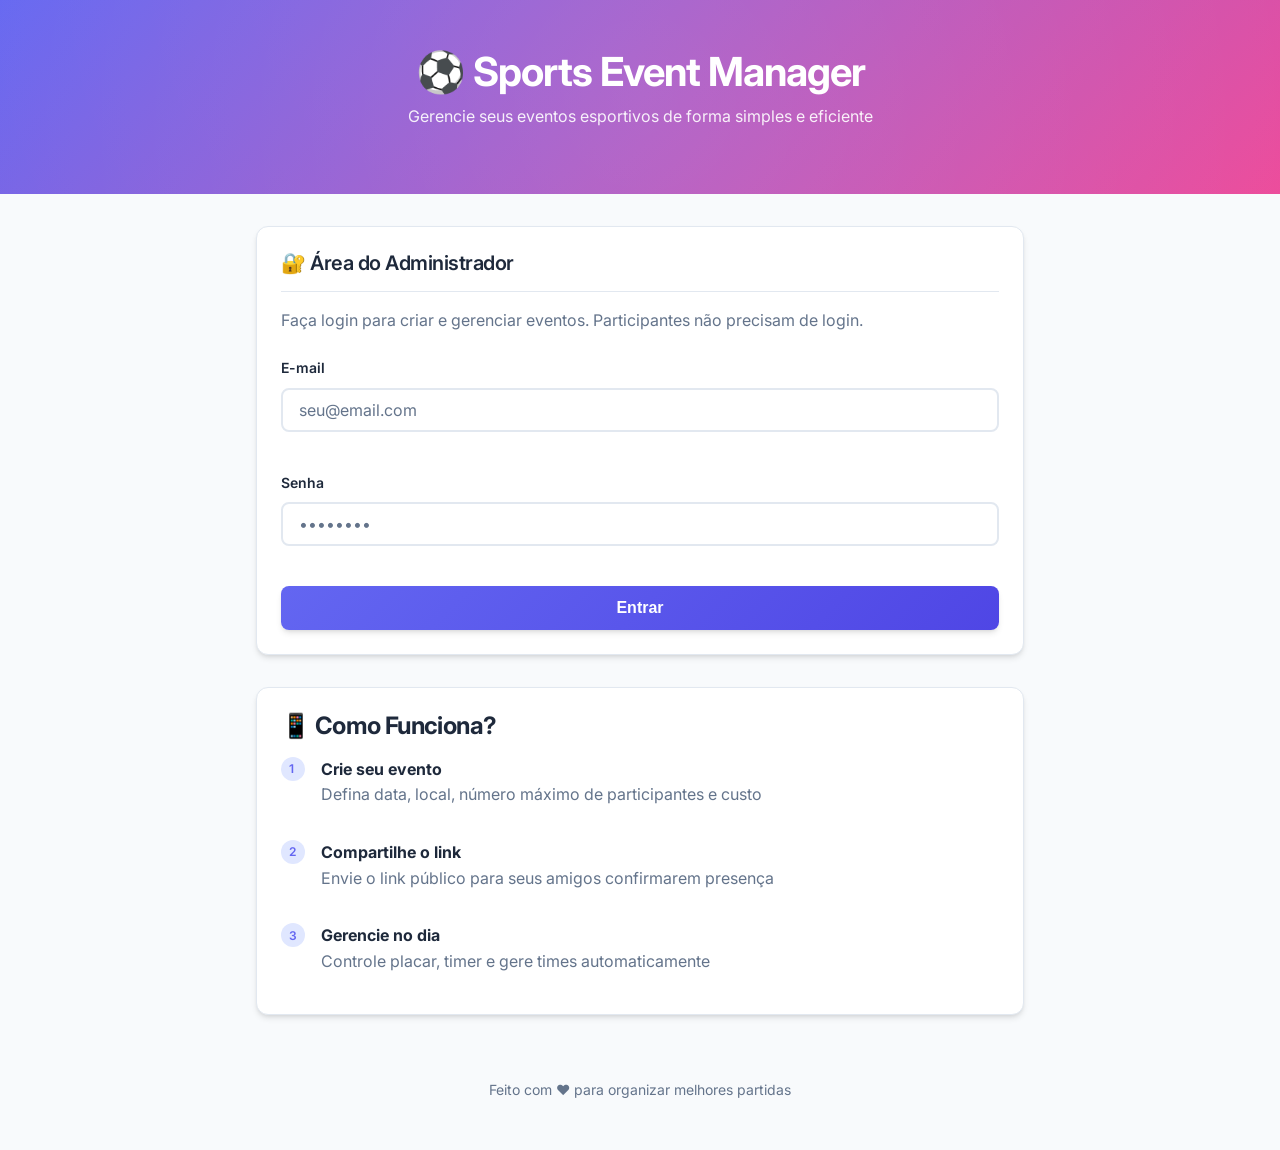
==== index.html @ dfa78954 "Title: Complete rebuild of sports event manager with modern UI/UX and enhanced functionality Key fea" ====
<!DOCTYPE html>
<html lang="pt-BR">
<head>
  <meta charset="UTF-8">
  <meta name="viewport" content="width=device-width, initial-scale=1.0">
  <meta name="description" content="Gerenciador de Eventos Esportivos - Organize suas partidas com facilidade">
  <meta name="theme-color" content="#6366f1">
  
  <title>Sports Event Manager - Painel Admin</title>
  
  <!-- Preconnect para performance -->
  <link rel="preconnect" href="https://fonts.googleapis.com">
  <link rel="preconnect" href="https://fonts.gstatic.com" crossorigin>
  <link href="https://fonts.googleapis.com/css2?family=Inter:wght@400;500;600;700&display=swap" rel="stylesheet">
  
  <!-- Styles -->
  <link rel="stylesheet" href="style.css">
</head>
<body>
  <!-- Header -->
  <header class="page-header">
    <div class="page-header-content">
      <h1>⚽ Sports Event Manager</h1>
      <p class="text-muted" style="color: rgba(255,255,255,0.9); margin-top: var(--spacing-sm);">
        Gerencie seus eventos esportivos de forma simples e eficiente
      </p>
    </div>
  </header>

  <!-- Main Content -->
  <main class="main-content page-enter">
    <!-- Login Section -->
    <section id="login-section" class="mb-xl">
      <div class="card">
        <div class="card-header">
          <h3 class="card-title">🔐 Área do Administrador</h3>
        </div>
        <p class="text-muted mb-lg">
          Faça login para criar e gerenciar eventos. Participantes não precisam de login.
        </p>
        
        <form id="login-form" class="flex flex-col gap-md">
          <div class="form-group">
            <label class="form-label" for="login-email">E-mail</label>
            <input 
              type="email" 
              id="login-email" 
              class="form-input" 
              placeholder="seu@email.com"
              required
              autocomplete="email"
            >
          </div>
          
          <div class="form-group">
            <label class="form-label" for="login-password">Senha</label>
            <input 
              type="password" 
              id="login-password" 
              class="form-input" 
              placeholder="••••••••"
              required
              autocomplete="current-password"
            >
          </div>
          
          <button type="submit" class="btn btn-primary">
            Entrar
          </button>
        </form>
      </div>
    </section>

    <!-- Admin Panel (hidden until login) -->
    <section id="admin-panel" class="hidden">
      <div class="flex justify-between items-center mb-lg">
        <h2>Meus Eventos</h2>
        <div class="flex gap-sm">
          <button id="logout-btn" class="btn btn-secondary">
            Sair
          </button>
          <button id="create-event-btn" class="btn btn-primary">
            <span>➕</span> Novo Evento
          </button>
        </div>
      </div>

      <!-- Events List -->
      <div id="events-list" class="flex flex-col gap-md">
        <!-- Events will be rendered here -->
        <div class="skeleton skeleton-card"></div>
        <div class="skeleton skeleton-card"></div>
        <div class="skeleton skeleton-card"></div>
      </div>
    </section>

    <!-- Public Info -->
    <section class="mt-xl">
      <div class="card">
        <h3>📱 Como Funciona?</h3>
        <div class="flex flex-col gap-md mt-md">
          <div class="flex gap-md">
            <div class="badge badge-primary" style="min-width: 24px; height: 24px;">1</div>
            <div>
              <strong>Crie seu evento</strong>
              <p class="text-muted mb-0">Defina data, local, número máximo de participantes e custo</p>
            </div>
          </div>
          <div class="flex gap-md">
            <div class="badge badge-primary" style="min-width: 24px; height: 24px;">2</div>
            <div>
              <strong>Compartilhe o link</strong>
              <p class="text-muted mb-0">Envie o link público para seus amigos confirmarem presença</p>
            </div>
          </div>
          <div class="flex gap-md">
            <div class="badge badge-primary" style="min-width: 24px; height: 24px;">3</div>
            <div>
              <strong>Gerencie no dia</strong>
              <p class="text-muted mb-0">Controle placar, timer e gere times automaticamente</p>
            </div>
          </div>
        </div>
      </div>
    </section>
  </main>

  <!-- Footer -->
  <footer style="text-align: center; padding: var(--spacing-xl); color: var(--color-text-muted); font-size: 0.875rem;">
    <p>Feito com ❤️ para organizar melhores partidas</p>
  </footer>

  <!-- Scripts -->
  <script src="script.js"></script>
</body>
</html>
---- style.css ----
/* ============================================
   DESIGN SYSTEM - VARIÁVEIS CSS
   ============================================ */
:root {
  /* Cores Primárias */
  --color-primary: #6366f1;
  --color-primary-hover: #4f46e5;
  --color-primary-light: #e0e7ff;
  
  /* Cores Secundárias */
  --color-secondary: #ec4899;
  --color-secondary-hover: #db2777;
  
  /* Cores Neutras */
  --color-bg: #f8fafc;
  --color-surface: #ffffff;
  --color-surface-2: #f1f5f9;
  --color-text: #1e293b;
  --color-text-muted: #64748b;
  --color-border: #e2e8f0;
  
  /* Cores Semânticas */
  --color-success: #22c55e;
  --color-success-bg: #dcfce7;
  --color-warning: #f59e0b;
  --color-warning-bg: #fef3c7;
  --color-error: #ef4444;
  --color-error-bg: #fee2e2;
  --color-info: #3b82f6;
  --color-info-bg: #dbeafe;
  
  /* Espaçamento */
  --spacing-xs: 0.25rem;
  --spacing-sm: 0.5rem;
  --spacing-md: 1rem;
  --spacing-lg: 1.5rem;
  --spacing-xl: 2rem;
  --spacing-2xl: 3rem;
  
  /* Border Radius */
  --radius-sm: 0.375rem;
  --radius-md: 0.5rem;
  --radius-lg: 0.75rem;
  --radius-xl: 1rem;
  --radius-full: 9999px;
  
  /* Sombras */
  --shadow-sm: 0 1px 2px 0 rgb(0 0 0 / 0.05);
  --shadow-md: 0 4px 6px -1px rgb(0 0 0 / 0.1), 0 2px 4px -2px rgb(0 0 0 / 0.1);
  --shadow-lg: 0 10px 15px -3px rgb(0 0 0 / 0.1), 0 4px 6px -4px rgb(0 0 0 / 0.1);
  --shadow-xl: 0 20px 25px -5px rgb(0 0 0 / 0.1), 0 8px 10px -6px rgb(0 0 0 / 0.1);
  
  /* Tipografia */
  --font-sans: 'Inter', system-ui, -apple-system, BlinkMacSystemFont, 'Segoe UI', Roboto, sans-serif;
  --font-mono: 'JetBrains Mono', 'Fira Code', monospace;
  
  /* Transições */
  --transition-fast: 150ms cubic-bezier(0.4, 0, 0.2, 1);
  --transition-base: 250ms cubic-bezier(0.4, 0, 0.2, 1);
  --transition-slow: 350ms cubic-bezier(0.4, 0, 0.2, 1);
  --transition-bounce: 500ms cubic-bezier(0.34, 1.56, 0.64, 1);
}

/* Dark Mode */
@media (prefers-color-scheme: dark) {
  :root {
    --color-bg: #0f172a;
    --color-surface: #1e293b;
    --color-surface-2: #334155;
    --color-text: #f1f5f9;
    --color-text-muted: #94a3b8;
    --color-border: #475569;
    --color-primary-light: #312e81;
    --color-success-bg: #14532d;
    --color-warning-bg: #713f12;
    --color-error-bg: #7f1d1d;
    --color-info-bg: #1e3a5f;
  }
}

/* ============================================
   RESET & BASE
   ============================================ */
*, *::before, *::after {
  box-sizing: border-box;
  margin: 0;
  padding: 0;
}

html {
  font-size: 16px;
  -webkit-font-smoothing: antialiased;
  -moz-osx-font-smoothing: grayscale;
  scroll-behavior: smooth;
}

body {
  font-family: var(--font-sans);
  background-color: var(--color-bg);
  color: var(--color-text);
  line-height: 1.6;
  min-height: 100vh;
  overflow-x: hidden;
}

/* ============================================
   TIPOGRAFIA
   ============================================ */
h1, h2, h3, h4, h5, h6 {
  font-weight: 700;
  line-height: 1.2;
  letter-spacing: -0.025em;
}

h1 { font-size: clamp(1.75rem, 4vw, 2.5rem); }
h2 { font-size: clamp(1.5rem, 3vw, 2rem); }
h3 { font-size: clamp(1.25rem, 2.5vw, 1.5rem); }
h4 { font-size: clamp(1.125rem, 2vw, 1.25rem); }

p { margin-bottom: var(--spacing-md); }

a {
  color: var(--color-primary);
  text-decoration: none;
  transition: color var(--transition-fast);
}

a:hover { color: var(--color-primary-hover); }

/* ============================================
   LAYOUT
   ============================================ */
.container {
  width: 100%;
  max-width: 1200px;
  margin: 0 auto;
  padding: 0 var(--spacing-md);
}

.page-header {
  background: linear-gradient(135deg, var(--color-primary), var(--color-secondary));
  color: white;
  padding: var(--spacing-2xl) var(--spacing-md);
  text-align: center;
  position: relative;
  overflow: hidden;
}

.page-header::before {
  content: '';
  position: absolute;
  top: -50%;
  left: -50%;
  width: 200%;
  height: 200%;
  background: radial-gradient(circle, rgba(255,255,255,0.1) 0%, transparent 70%);
  animation: shimmer 15s linear infinite;
}

@keyframes shimmer {
  0% { transform: rotate(0deg); }
  100% { transform: rotate(360deg); }
}

.page-header-content {
  position: relative;
  z-index: 1;
}

.main-content {
  padding: var(--spacing-xl) var(--spacing-md);
  max-width: 800px;
  margin: 0 auto;
}

/* ============================================
   COMPONENTES - BOTÕES
   ============================================ */
.btn {
  display: inline-flex;
  align-items: center;
  justify-content: center;
  gap: var(--spacing-sm);
  padding: var(--spacing-sm) var(--spacing-lg);
  font-size: 1rem;
  font-weight: 600;
  border: none;
  border-radius: var(--radius-md);
  cursor: pointer;
  transition: all var(--transition-fast);
  min-height: 44px;
  min-width: 44px;
  position: relative;
  overflow: hidden;
}

.btn:active {
  transform: scale(0.98);
}

.btn:focus-visible {
  outline: 2px solid var(--color-primary);
  outline-offset: 2px;
}

.btn-primary {
  background: linear-gradient(135deg, var(--color-primary), var(--color-primary-hover));
  color: white;
  box-shadow: var(--shadow-md);
}

.btn-primary:hover {
  box-shadow: var(--shadow-lg);
  transform: translateY(-1px);
}

.btn-secondary {
  background: var(--color-surface);
  color: var(--color-text);
  border: 1px solid var(--color-border);
}

.btn-secondary:hover {
  background: var(--color-surface-2);
  border-color: var(--color-primary);
}

.btn-success {
  background: linear-gradient(135deg, var(--color-success), #16a34a);
  color: white;
}

.btn-danger {
  background: linear-gradient(135deg, var(--color-error), #dc2626);
  color: white;
}

.btn-warning {
  background: linear-gradient(135deg, var(--color-warning), #d97706);
  color: white;
}

.btn-icon {
  padding: var(--spacing-sm);
  border-radius: var(--radius-full);
}

.btn:disabled {
  opacity: 0.5;
  cursor: not-allowed;
  transform: none !important;
}

/* Ripple Effect */
.btn .ripple {
  position: absolute;
  border-radius: 50%;
  background: rgba(255, 255, 255, 0.4);
  transform: scale(0);
  animation: ripple-animation 0.6s ease-out;
  pointer-events: none;
}

@keyframes ripple-animation {
  to {
    transform: scale(4);
    opacity: 0;
  }
}

/* ============================================
   COMPONENTES - CARDS
   ============================================ */
.card {
  background: var(--color-surface);
  border-radius: var(--radius-lg);
  box-shadow: var(--shadow-md);
  padding: var(--spacing-lg);
  transition: all var(--transition-base);
  border: 1px solid var(--color-border);
}

.card:hover {
  box-shadow: var(--shadow-lg);
}

.card-header {
  display: flex;
  justify-content: space-between;
  align-items: center;
  margin-bottom: var(--spacing-md);
  padding-bottom: var(--spacing-md);
  border-bottom: 1px solid var(--color-border);
}

.card-title {
  font-size: 1.25rem;
  font-weight: 600;
  color: var(--color-text);
}

/* ============================================
   COMPONENTES - FORMULÁRIOS
   ============================================ */
.form-group {
  margin-bottom: var(--spacing-lg);
  position: relative;
}

.form-label {
  display: block;
  font-weight: 600;
  margin-bottom: var(--spacing-sm);
  color: var(--color-text);
  font-size: 0.875rem;
}

.form-input,
.form-select,
.form-textarea {
  width: 100%;
  padding: var(--spacing-sm) var(--spacing-md);
  font-size: 1rem;
  font-family: inherit;
  background: var(--color-surface);
  border: 2px solid var(--color-border);
  border-radius: var(--radius-md);
  color: var(--color-text);
  transition: all var(--transition-fast);
  min-height: 44px;
}

.form-input:focus,
.form-select:focus,
.form-textarea:focus {
  outline: none;
  border-color: var(--color-primary);
  box-shadow: 0 0 0 3px var(--color-primary-light);
}

.form-input::placeholder {
  color: var(--color-text-muted);
}

.form-input.error,
.form-select.error {
  border-color: var(--color-error);
}

.form-input.success,
.form-select.success {
  border-color: var(--color-success);
}

.form-hint {
  font-size: 0.75rem;
  color: var(--color-text-muted);
  margin-top: var(--spacing-xs);
}

.form-error {
  font-size: 0.75rem;
  color: var(--color-error);
  margin-top: var(--spacing-xs);
  display: flex;
  align-items: center;
  gap: var(--spacing-xs);
}

/* Toggle Switch */
.toggle {
  position: relative;
  display: inline-block;
  width: 52px;
  height: 28px;
}

.toggle input {
  opacity: 0;
  width: 0;
  height: 0;
}

.toggle-slider {
  position: absolute;
  cursor: pointer;
  inset: 0;
  background-color: var(--color-border);
  border-radius: var(--radius-full);
  transition: var(--transition-base);
}

.toggle-slider:before {
  position: absolute;
  content: "";
  height: 22px;
  width: 22px;
  left: 3px;
  bottom: 3px;
  background-color: white;
  border-radius: 50%;
  transition: var(--transition-bounce);
  box-shadow: var(--shadow-sm);
}

input:checked + .toggle-slider {
  background: linear-gradient(135deg, var(--color-primary), var(--color-primary-hover));
}

input:checked + .toggle-slider:before {
  transform: translateX(24px);
}

/* ============================================
   COMPONENTES - LISTAS
   ============================================ */
.list {
  list-style: none;
  display: flex;
  flex-direction: column;
  gap: var(--spacing-sm);
}

.list-item {
  display: flex;
  align-items: center;
  justify-content: space-between;
  padding: var(--spacing-md);
  background: var(--color-surface-2);
  border-radius: var(--radius-md);
  transition: all var(--transition-fast);
  animation: slideIn 0.3s ease-out;
}

@keyframes slideIn {
  from {
    opacity: 0;
    transform: translateX(-20px);
  }
  to {
    opacity: 1;
    transform: translateX(0);
  }
}

.list-item:hover {
  background: var(--color-border);
}

.list-item.removing {
  animation: slideOut 0.3s ease-in forwards;
}

@keyframes slideOut {
  to {
    opacity: 0;
    transform: translateX(20px);
  }
}

/* ============================================
   COMPONENTES - BADGES
   ============================================ */
.badge {
  display: inline-flex;
  align-items: center;
  gap: var(--spacing-xs);
  padding: var(--spacing-xs) var(--spacing-sm);
  font-size: 0.75rem;
  font-weight: 600;
  border-radius: var(--radius-full);
  text-transform: uppercase;
  letter-spacing: 0.025em;
}

.badge-primary {
  background: var(--color-primary-light);
  color: var(--color-primary);
}

.badge-success {
  background: var(--color-success-bg);
  color: var(--color-success);
}

.badge-warning {
  background: var(--color-warning-bg);
  color: var(--color-warning);
}

.badge-error {
  background: var(--color-error-bg);
  color: var(--color-error);
}

.badge-info {
  background: var(--color-info-bg);
  color: var(--color-info);
}

/* ============================================
   COMPONENTES - TOASTS
   ============================================ */
.toast-container {
  position: fixed;
  bottom: var(--spacing-xl);
  right: var(--spacing-md);
  z-index: 9999;
  display: flex;
  flex-direction: column;
  gap: var(--spacing-sm);
  max-width: 400px;
}

.toast {
  display: flex;
  align-items: center;
  gap: var(--spacing-md);
  padding: var(--spacing-md) var(--spacing-lg);
  background: var(--color-surface);
  border-radius: var(--radius-lg);
  box-shadow: var(--shadow-xl);
  border-left: 4px solid;
  animation: toastSlideIn 0.3s ease-out;
  min-width: 300px;
}

.toast.toast-hiding {
  animation: toastSlideOut 0.3s ease-in forwards;
}

@keyframes toastSlideIn {
  from {
    opacity: 0;
    transform: translateX(100%);
  }
  to {
    opacity: 1;
    transform: translateX(0);
  }
}

@keyframes toastSlideOut {
  from {
    opacity: 1;
    transform: translateX(0);
  }
  to {
    opacity: 0;
    transform: translateX(100%);
  }
}

.toast-success { border-color: var(--color-success); }
.toast-error { border-color: var(--color-error); }
.toast-warning { border-color: var(--color-warning); }
.toast-info { border-color: var(--color-info); }

.toast-icon {
  font-size: 1.25rem;
  flex-shrink: 0;
}

.toast-content {
  flex: 1;
}

.toast-title {
  font-weight: 600;
  font-size: 0.875rem;
}

.toast-message {
  font-size: 0.75rem;
  color: var(--color-text-muted);
}

.toast-action {
  padding: var(--spacing-xs) var(--spacing-sm);
  font-size: 0.75rem;
  font-weight: 600;
  color: var(--color-primary);
  background: transparent;
  border: 1px solid var(--color-primary);
  border-radius: var(--radius-sm);
  cursor: pointer;
  transition: all var(--transition-fast);
}

.toast-action:hover {
  background: var(--color-primary);
  color: white;
}

/* ============================================
   COMPONENTES - MODAIS
   ============================================ */
.modal-overlay {
  position: fixed;
  inset: 0;
  background: rgba(0, 0, 0, 0.5);
  backdrop-filter: blur(4px);
  z-index: 1000;
  display: flex;
  align-items: center;
  justify-content: center;
  padding: var(--spacing-md);
  opacity: 0;
  visibility: hidden;
  transition: all var(--transition-base);
}

.modal-overlay.active {
  opacity: 1;
  visibility: visible;
}

.modal {
  background: var(--color-surface);
  border-radius: var(--radius-xl);
  box-shadow: var(--shadow-xl);
  max-width: 500px;
  width: 100%;
  max-height: 90vh;
  overflow-y: auto;
  transform: scale(0.9) translateY(20px);
  transition: all var(--transition-base);
}

.modal-overlay.active .modal {
  transform: scale(1) translateY(0);
}

.modal-header {
  display: flex;
  justify-content: space-between;
  align-items: center;
  padding: var(--spacing-lg);
  border-bottom: 1px solid var(--color-border);
}

.modal-title {
  font-size: 1.25rem;
  font-weight: 600;
}

.modal-close {
  width: 36px;
  height: 36px;
  border-radius: var(--radius-full);
  border: none;
  background: var(--color-surface-2);
  color: var(--color-text);
  cursor: pointer;
  display: flex;
  align-items: center;
  justify-content: center;
  transition: all var(--transition-fast);
}

.modal-close:hover {
  background: var(--color-error);
  color: white;
}

.modal-body {
  padding: var(--spacing-lg);
}

.modal-footer {
  display: flex;
  justify-content: flex-end;
  gap: var(--spacing-sm);
  padding: var(--spacing-lg);
  border-top: 1px solid var(--color-border);
}

/* ============================================
   COMPONENTES - SKELETON LOADING
   ============================================ */
.skeleton {
  background: linear-gradient(
    90deg,
    var(--color-surface-2) 25%,
    var(--color-border) 50%,
    var(--color-surface-2) 75%
  );
  background-size: 200% 100%;
  animation: skeleton-loading 1.5s ease-in-out infinite;
  border-radius: var(--radius-md);
}

@keyframes skeleton-loading {
  0% { background-position: 200% 0; }
  100% { background-position: -200% 0; }
}

.skeleton-text {
  height: 1rem;
  margin-bottom: var(--spacing-sm);
}

.skeleton-title {
  height: 1.5rem;
  width: 60%;
  margin-bottom: var(--spacing-md);
}

.skeleton-card {
  height: 150px;
  margin-bottom: var(--spacing-md);
}

/* ============================================
   COMPONENTES - TIMER
   ============================================ */
.timer-display {
  font-family: var(--font-mono);
  font-size: clamp(2rem, 8vw, 4rem);
  font-weight: 700;
  text-align: center;
  padding: var(--spacing-lg);
  background: var(--color-surface-2);
  border-radius: var(--radius-lg);
  letter-spacing: 0.05em;
}

.timer-running {
  color: var(--color-success);
  animation: pulse 2s ease-in-out infinite;
}

.timer-paused {
  color: var(--color-warning);
}

.timer-finished {
  color: var(--color-error);
}

@keyframes pulse {
  0%, 100% { opacity: 1; }
  50% { opacity: 0.7; }
}

/* ============================================
   COMPONENTES - PLACAR
   ============================================ */
.scoreboard {
  display: grid;
  grid-template-columns: 1fr auto 1fr;
  gap: var(--spacing-lg);
  align-items: center;
  padding: var(--spacing-lg);
  background: var(--color-surface-2);
  border-radius: var(--radius-lg);
}

.score-team {
  text-align: center;
}

.score-value {
  font-family: var(--font-mono);
  font-size: clamp(3rem, 10vw, 5rem);
  font-weight: 700;
  color: var(--color-primary);
  line-height: 1;
}

.score-label {
  font-size: 0.875rem;
  color: var(--color-text-muted);
  margin-top: var(--spacing-sm);
}

.score-controls {
  display: flex;
  flex-direction: column;
  gap: var(--spacing-sm);
}

/* ============================================
   COMPONENTES - PARTICIPANTES
   ============================================ */
.participants-grid {
  display: grid;
  grid-template-columns: repeat(auto-fill, minmax(280px, 1fr));
  gap: var(--spacing-md);
}

.participant-card {
  display: flex;
  align-items: center;
  gap: var(--spacing-md);
  padding: var(--spacing-md);
  background: var(--color-surface);
  border-radius: var(--radius-md);
  border: 1px solid var(--color-border);
  transition: all var(--transition-fast);
}

.participant-card:hover {
  border-color: var(--color-primary);
  box-shadow: var(--shadow-md);
}

.participant-avatar {
  width: 44px;
  height: 44px;
  border-radius: var(--radius-full);
  background: linear-gradient(135deg, var(--color-primary), var(--color-secondary));
  color: white;
  display: flex;
  align-items: center;
  justify-content: center;
  font-weight: 700;
  font-size: 1.125rem;
  flex-shrink: 0;
}

.participant-info {
  flex: 1;
  min-width: 0;
}

.participant-name {
  font-weight: 600;
  white-space: nowrap;
  overflow: hidden;
  text-overflow: ellipsis;
}

.participant-status {
  font-size: 0.75rem;
  color: var(--color-text-muted);
}

.participant-actions {
  display: flex;
  gap: var(--spacing-xs);
}

/* ============================================
   COMPONENTES - MAPA
   ============================================ */
.map-container {
  width: 100%;
  height: 300px;
  border-radius: var(--radius-lg);
  overflow: hidden;
  margin-top: var(--spacing-lg);
  background: var(--color-surface-2);
}

.map-placeholder {
  height: 100%;
  display: flex;
  flex-direction: column;
  align-items: center;
  justify-content: center;
  color: var(--color-text-muted);
  padding: var(--spacing-lg);
  text-align: center;
}

.map-placeholder-icon {
  font-size: 3rem;
  margin-bottom: var(--spacing-md);
}

/* ============================================
   UTILITÁRIOS
   ============================================ */
.text-center { text-align: center; }
.text-muted { color: var(--color-text-muted); }
.text-success { color: var(--color-success); }
.text-error { color: var(--color-error); }
.text-warning { color: var(--color-warning); }

.mt-sm { margin-top: var(--spacing-sm); }
.mt-md { margin-top: var(--spacing-md); }
.mt-lg { margin-top: var(--spacing-lg); }
.mt-xl { margin-top: var(--spacing-xl); }

.mb-sm { margin-bottom: var(--spacing-sm); }
.mb-md { margin-bottom: var(--spacing-md); }
.mb-lg { margin-bottom: var(--spacing-lg); }
.mb-xl { margin-bottom: var(--spacing-xl); }

.flex { display: flex; }
.flex-col { flex-direction: column; }
.items-center { align-items: center; }
.justify-between { justify-content: space-between; }
.gap-sm { gap: var(--spacing-sm); }
.gap-md { gap: var(--spacing-md); }
.gap-lg { gap: var(--spacing-lg); }

.hidden { display: none !important; }
.sr-only {
  position: absolute;
  width: 1px;
  height: 1px;
  padding: 0;
  margin: -1px;
  overflow: hidden;
  clip: rect(0, 0, 0, 0);
  white-space: nowrap;
  border: 0;
}

/* ============================================
   RESPONSIVIDADE
   ============================================ */
@media (max-width: 640px) {
  .container {
    padding: 0 var(--spacing-sm);
  }
  
  .page-header {
    padding: var(--spacing-xl) var(--spacing-sm);
  }
  
  .main-content {
    padding: var(--spacing-lg) var(--spacing-sm);
  }
  
  .card {
    padding: var(--spacing-md);
  }
  
  .scoreboard {
    grid-template-columns: 1fr;
    gap: var(--spacing-md);
  }
  
  .score-controls {
    flex-direction: row;
    justify-content: center;
  }
  
  .toast-container {
    left: var(--spacing-md);
    right: var(--spacing-md);
    max-width: none;
  }
  
  .toast {
    min-width: auto;
  }
  
  .modal {
    margin: var(--spacing-sm);
    max-height: calc(100vh - var(--spacing-xl));
  }
}

/* ============================================
   ANIMAÇÕES DE PÁGINA
   ============================================ */
.page-enter {
  animation: pageEnter 0.4s ease-out;
}

@keyframes pageEnter {
  from {
    opacity: 0;
    transform: translateY(20px);
  }
  to {
    opacity: 1;
    transform: translateY(0);
  }
}

/* Fade In Up para elementos */
.fade-in-up {
  animation: fadeInUp 0.5s ease-out;
}

@keyframes fadeInUp {
  from {
    opacity: 0;
    transform: translateY(30px);
  }
  to {
    opacity: 1;
    transform: translateY(0);
  }
}

/* ============================================
   FOCUS VISIBLE
   ============================================ */
:focus-visible {
  outline: 2px solid var(--color-primary);
  outline-offset: 2px;
}

button:focus-visible,
a:focus-visible,
input:focus-visible,
select:focus-visible,
textarea:focus-visible {
  outline: 2px solid var(--color-primary);
  outline-offset: 2px;
}

/* ============================================
   SCROLLBAR PERSONALIZADA
   ============================================ */
::-webkit-scrollbar {
  width: 8px;
  height: 8px;
}

::-webkit-scrollbar-track {
  background: var(--color-surface-2);
  border-radius: var(--radius-full);
}

::-webkit-scrollbar-thumb {
  background: var(--color-border);
  border-radius: var(--radius-full);
}

::-webkit-scrollbar-thumb:hover {
  background: var(--color-text-muted);
}
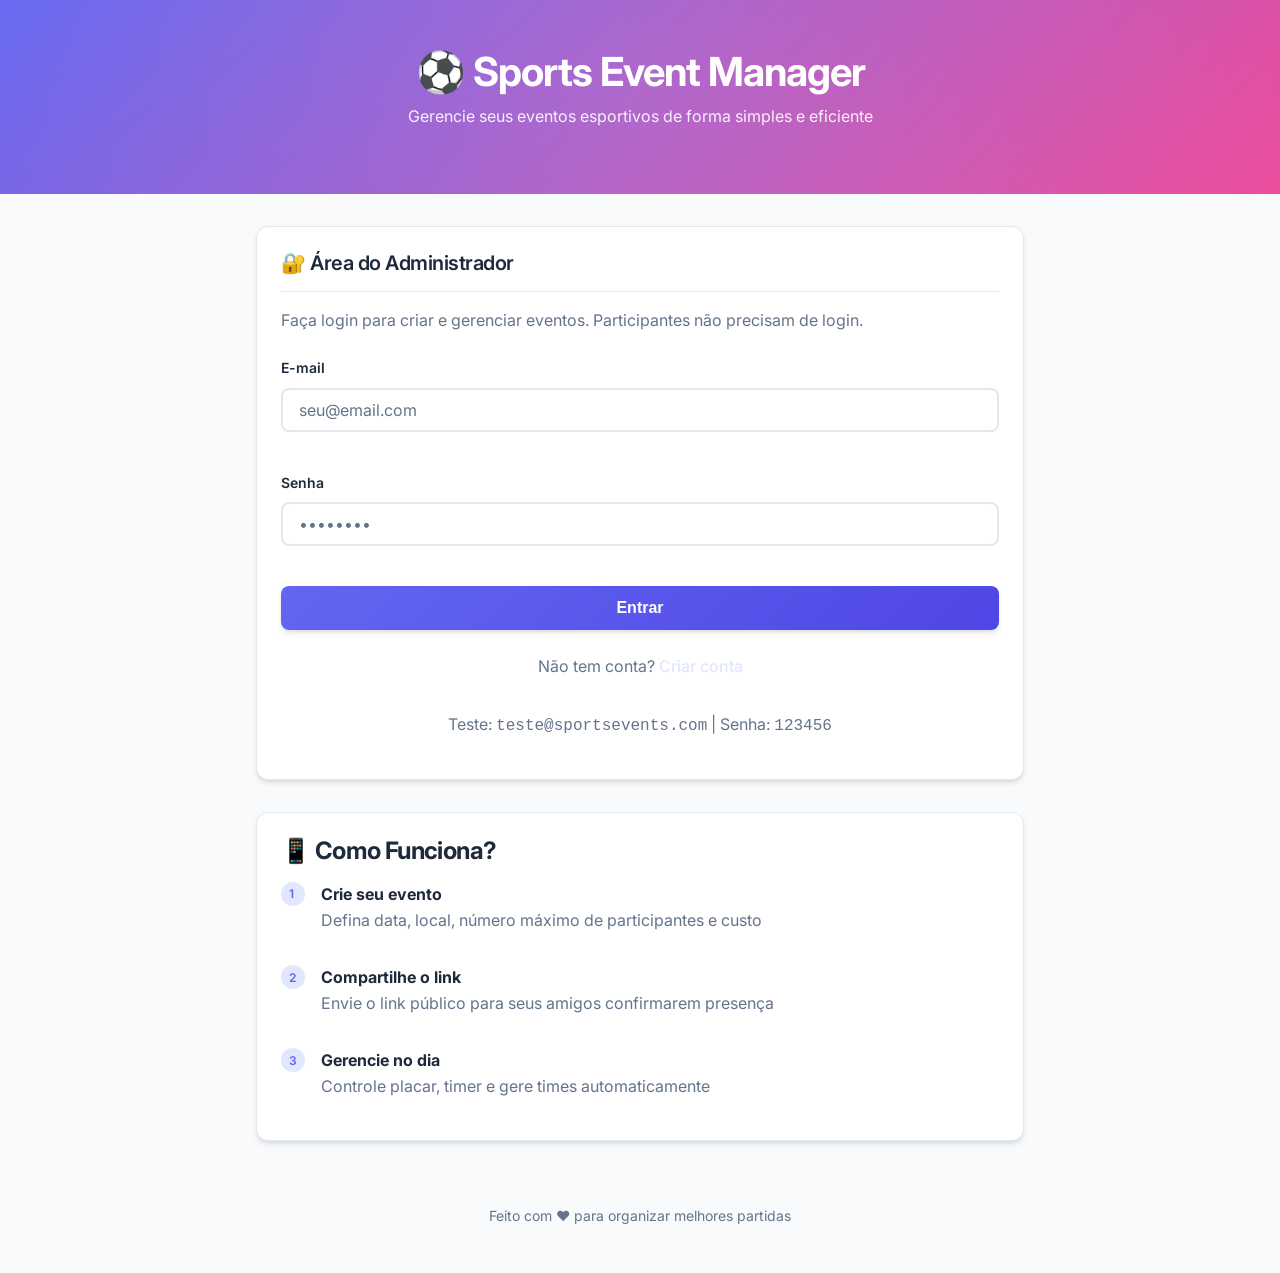
==== commit de5df147: "update branch" ====
--- a/index.html
+++ b/index.html
@@ -24,6 +24,7 @@
       <p class="text-muted" style="color: rgba(255,255,255,0.9); margin-top: var(--spacing-sm);">
         Gerencie seus eventos esportivos de forma simples e eficiente
       </p>
+      <div id="user-info" class="user-info hidden"></div>
     </div>
   </header>
 
@@ -67,6 +68,13 @@
           <button type="submit" class="btn btn-primary">
             Entrar
           </button>
+          
+          <p class="text-center text-muted mt-sm">
+            Não tem conta? <a href="#" id="show-register-btn" class="link">Criar conta</a>
+          </p>
+          <p class="text-center text-xs text-muted">
+            Teste: <code>teste@sportsevents.com</code> | Senha: <code>123456</code>
+          </p>
         </form>
       </div>
     </section>
@@ -132,5 +140,14 @@
 
   <!-- Scripts -->
   <script src="script.js"></script>
+  <script>
+    // Botão de registro na página inicial
+    document.getElementById('show-register-btn')?.addEventListener('click', (e) => {
+      e.preventDefault();
+      if (typeof showRegisterModal === 'function') {
+        showRegisterModal();
+      }
+    });
+  </script>
 </body>
 </html>
--- a/style.css
+++ b/style.css
@@ -1027,3 +1027,42 @@
 ::-webkit-scrollbar-thumb:hover {
   background: var(--color-text-muted);
 }
+
+/* ============================================
+   USER INFO
+   ============================================ */
+.user-info {
+  display: inline-block;
+  padding: var(--spacing-xs) var(--spacing-md);
+  background: rgba(255, 255, 255, 0.1);
+  border-radius: var(--radius-full);
+  font-size: 0.875rem;
+  color: var(--color-text-inverse);
+  margin-top: var(--spacing-sm);
+  animation: fadeIn 0.3s ease-out;
+}
+
+.user-info:not(.hidden) {
+  display: inline-block;
+}
+
+/* ============================================
+   LINKS
+   ============================================ */
+.link {
+  color: var(--color-primary-light);
+  text-decoration: none;
+  font-weight: 500;
+  transition: color 0.2s ease;
+}
+
+.link:hover {
+  color: var(--color-primary);
+  text-decoration: underline;
+}
+
+.link:focus-visible {
+  outline: 2px solid var(--color-primary);
+  outline-offset: 2px;
+  border-radius: 2px;
+}
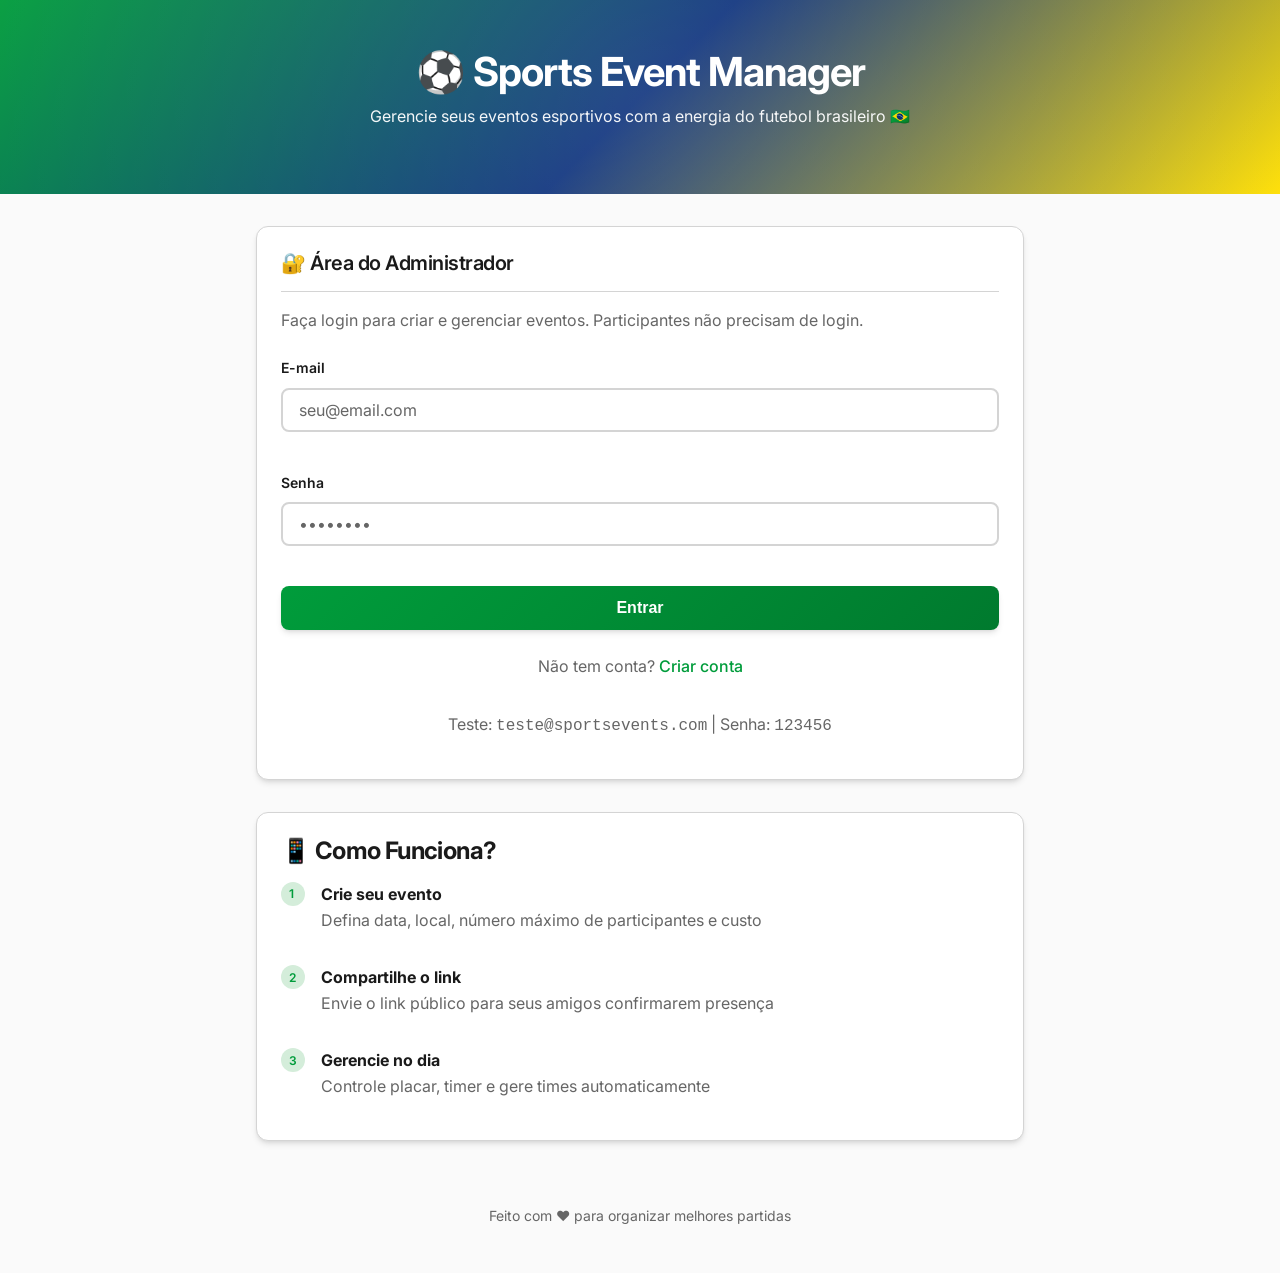
==== commit 00f11336: "Title: Refactor theme to Brazilian flag colors and enhance UI/UX Key features implemented: - Updated" ====
--- a/index.html
+++ b/index.html
@@ -4,7 +4,7 @@
   <meta charset="UTF-8">
   <meta name="viewport" content="width=device-width, initial-scale=1.0">
   <meta name="description" content="Gerenciador de Eventos Esportivos - Organize suas partidas com facilidade">
-  <meta name="theme-color" content="#6366f1">
+  <meta name="theme-color" content="#009c3b">
   
   <title>Sports Event Manager - Painel Admin</title>
   
@@ -21,8 +21,8 @@
   <header class="page-header">
     <div class="page-header-content">
       <h1>⚽ Sports Event Manager</h1>
-      <p class="text-muted" style="color: rgba(255,255,255,0.9); margin-top: var(--spacing-sm);">
-        Gerencie seus eventos esportivos de forma simples e eficiente
+      <p class="text-muted" style="color: rgba(255,255,255,0.95); margin-top: var(--spacing-sm);">
+        Gerencie seus eventos esportivos com a energia do futebol brasileiro 🇧🇷
       </p>
       <div id="user-info" class="user-info hidden"></div>
     </div>
--- a/style.css
+++ b/style.css
@@ -1,32 +1,36 @@
 /* ============================================
-   DESIGN SYSTEM - VARIÁVEIS CSS
+   DESIGN SYSTEM - CORES DO BRASIL
    ============================================ */
 :root {
-  /* Cores Primárias */
-  --color-primary: #6366f1;
-  --color-primary-hover: #4f46e5;
-  --color-primary-light: #e0e7ff;
-  
-  /* Cores Secundárias */
-  --color-secondary: #ec4899;
-  --color-secondary-hover: #db2777;
+  /* Cores Primárias - Verde Brasil */
+  --color-primary: #009c3b;
+  --color-primary-hover: #007a2e;
+  --color-primary-light: #d4edda;
+  
+  /* Cores Secundárias - Amarelo Ouro */
+  --color-secondary: #ffdf00;
+  --color-secondary-hover: #e6c800;
+  
+  /* Cor de Destaque - Azul Celeste */
+  --color-accent: #002776;
+  --color-accent-hover: #001f5c;
   
   /* Cores Neutras */
-  --color-bg: #f8fafc;
+  --color-bg: #fafafa;
   --color-surface: #ffffff;
-  --color-surface-2: #f1f5f9;
-  --color-text: #1e293b;
-  --color-text-muted: #64748b;
-  --color-border: #e2e8f0;
+  --color-surface-2: #f0f4f0;
+  --color-text: #1a1a1a;
+  --color-text-muted: #666666;
+  --color-border: #d4d4d4;
   
   /* Cores Semânticas */
-  --color-success: #22c55e;
-  --color-success-bg: #dcfce7;
-  --color-warning: #f59e0b;
-  --color-warning-bg: #fef3c7;
-  --color-error: #ef4444;
-  --color-error-bg: #fee2e2;
-  --color-info: #3b82f6;
+  --color-success: #009c3b;
+  --color-success-bg: #d4edda;
+  --color-warning: #ffdf00;
+  --color-warning-bg: #fff9db;
+  --color-error: #dc3545;
+  --color-error-bg: #fde8e8;
+  --color-info: #002776;
   --color-info-bg: #dbeafe;
   
   /* Espaçamento */
@@ -64,17 +68,17 @@
 /* Dark Mode */
 @media (prefers-color-scheme: dark) {
   :root {
-    --color-bg: #0f172a;
-    --color-surface: #1e293b;
-    --color-surface-2: #334155;
-    --color-text: #f1f5f9;
-    --color-text-muted: #94a3b8;
-    --color-border: #475569;
-    --color-primary-light: #312e81;
-    --color-success-bg: #14532d;
-    --color-warning-bg: #713f12;
-    --color-error-bg: #7f1d1d;
-    --color-info-bg: #1e3a5f;
+    --color-bg: #0a0a0a;
+    --color-surface: #1a1a1a;
+    --color-surface-2: #2a2a2a;
+    --color-text: #f5f5f5;
+    --color-text-muted: #a0a0a0;
+    --color-border: #404040;
+    --color-primary-light: #0a291a;
+    --color-success-bg: #0a291a;
+    --color-warning-bg: #2a2400;
+    --color-error-bg: #2a0a0a;
+    --color-info-bg: #0a1a2a;
   }
 }
 
@@ -138,7 +142,7 @@
 }
 
 .page-header {
-  background: linear-gradient(135deg, var(--color-primary), var(--color-secondary));
+  background: linear-gradient(135deg, var(--color-primary) 0%, var(--color-accent) 50%, var(--color-secondary) 100%);
   color: white;
   padding: var(--spacing-2xl) var(--spacing-md);
   text-align: center;
@@ -153,7 +157,7 @@
   left: -50%;
   width: 200%;
   height: 200%;
-  background: radial-gradient(circle, rgba(255,255,255,0.1) 0%, transparent 70%);
+  background: radial-gradient(circle, rgba(255,255,255,0.15) 0%, transparent 70%);
   animation: shimmer 15s linear infinite;
 }
 
@@ -217,7 +221,7 @@
 .btn-secondary {
   background: var(--color-surface);
   color: var(--color-text);
-  border: 1px solid var(--color-border);
+  border: 2px solid var(--color-border);
 }
 
 .btn-secondary:hover {
@@ -226,17 +230,22 @@
 }
 
 .btn-success {
-  background: linear-gradient(135deg, var(--color-success), #16a34a);
+  background: linear-gradient(135deg, var(--color-success), #007a2e);
   color: white;
 }
 
 .btn-danger {
-  background: linear-gradient(135deg, var(--color-error), #dc2626);
+  background: linear-gradient(135deg, var(--color-error), #c82333);
   color: white;
 }
 
 .btn-warning {
-  background: linear-gradient(135deg, var(--color-warning), #d97706);
+  background: linear-gradient(135deg, var(--color-warning), #d4b800);
+  color: #1a1a1a;
+}
+
+.btn-accent {
+  background: linear-gradient(135deg, var(--color-accent), var(--color-accent-hover));
   color: white;
 }
 
@@ -764,7 +773,7 @@
   font-family: var(--font-mono);
   font-size: clamp(3rem, 10vw, 5rem);
   font-weight: 700;
-  color: var(--color-primary);
+  color: var(--color-accent);
   line-height: 1;
 }
 
@@ -809,7 +818,7 @@
   width: 44px;
   height: 44px;
   border-radius: var(--radius-full);
-  background: linear-gradient(135deg, var(--color-primary), var(--color-secondary));
+  background: linear-gradient(135deg, var(--color-primary), var(--color-accent));
   color: white;
   display: flex;
   align-items: center;
@@ -1034,10 +1043,10 @@
 .user-info {
   display: inline-block;
   padding: var(--spacing-xs) var(--spacing-md);
-  background: rgba(255, 255, 255, 0.1);
+  background: rgba(255, 255, 255, 0.15);
   border-radius: var(--radius-full);
   font-size: 0.875rem;
-  color: var(--color-text-inverse);
+  color: white;
   margin-top: var(--spacing-sm);
   animation: fadeIn 0.3s ease-out;
 }
@@ -1050,14 +1059,14 @@
    LINKS
    ============================================ */
 .link {
-  color: var(--color-primary-light);
+  color: var(--color-primary);
   text-decoration: none;
   font-weight: 500;
   transition: color 0.2s ease;
 }
 
 .link:hover {
-  color: var(--color-primary);
+  color: var(--color-accent);
   text-decoration: underline;
 }
 
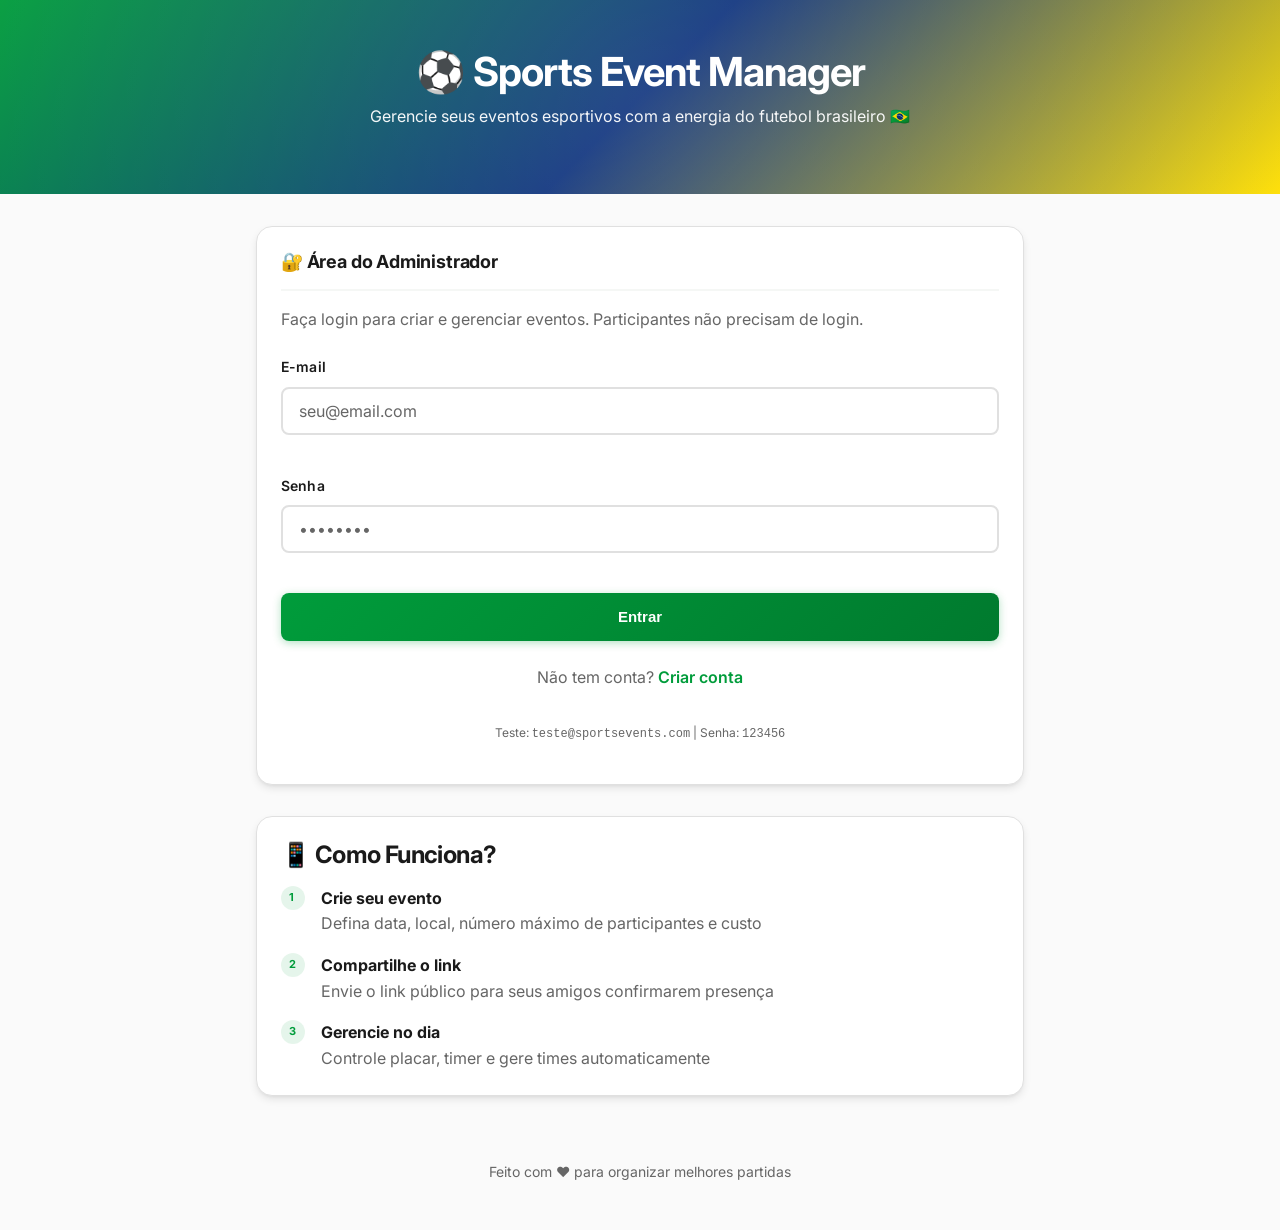
==== commit e4b0ca51: "update branch" ====
--- a/index.html
+++ b/index.html
@@ -14,7 +14,7 @@
   <link href="https://fonts.googleapis.com/css2?family=Inter:wght@400;500;600;700&display=swap" rel="stylesheet">
   
   <!-- Styles -->
-  <link rel="stylesheet" href="style.css">
+  <link rel="stylesheet" href="assets/css/style.css">
 </head>
 <body>
   <!-- Header -->
@@ -139,7 +139,7 @@
   </footer>
 
   <!-- Scripts -->
-  <script src="script.js"></script>
+  <script src="assets/js/script.js" type="module"></script>
   <script>
     // Botão de registro na página inicial
     document.getElementById('show-register-btn')?.addEventListener('click', (e) => {
--- a/assets/css/style.css
+++ b/assets/css/style.css
@@ -0,0 +1,1275 @@
+/* ============================================
+   DESIGN SYSTEM - CORES DO BRASIL
+   ============================================ */
+:root {
+  /* Cores Primárias - Verde Brasil */
+  --color-primary: #009c3b;
+  --color-primary-hover: #007a2e;
+  --color-primary-light: rgba(0, 156, 59, 0.1);
+  --color-primary-glow: rgba(0, 156, 59, 0.3);
+  
+  /* Cores Secundárias - Amarelo Ouro */
+  --color-secondary: #ffdf00;
+  --color-secondary-hover: #e6c800;
+  --color-secondary-light: rgba(255, 223, 0, 0.1);
+  
+  /* Cor de Destaque - Azul Celeste */
+  --color-accent: #002776;
+  --color-accent-hover: #001f5c;
+  --color-accent-light: rgba(0, 39, 118, 0.1);
+  
+  /* Cores Neutras */
+  --color-bg: #fafafa;
+  --color-surface: #ffffff;
+  --color-surface-2: #f5f7f5;
+  --color-text: #1a1a1a;
+  --color-text-muted: #666666;
+  --color-text-disabled: #999999;
+  --color-border: #e0e0e0;
+  --color-border-focus: #009c3b;
+  
+  /* Cores Semânticas */
+  --color-success: #009c3b;
+  --color-success-bg: rgba(0, 156, 59, 0.1);
+  --color-warning: #ffdf00;
+  --color-warning-bg: rgba(255, 223, 0, 0.15);
+  --color-error: #dc3545;
+  --color-error-bg: rgba(220, 53, 69, 0.1);
+  --color-info: #002776;
+  --color-info-bg: rgba(0, 39, 118, 0.1);
+  
+  /* Espaçamento */
+  --spacing-xs: 0.25rem;
+  --spacing-sm: 0.5rem;
+  --spacing-md: 1rem;
+  --spacing-lg: 1.5rem;
+  --spacing-xl: 2rem;
+  --spacing-2xl: 3rem;
+  --spacing-3xl: 4rem;
+  
+  /* Border Radius */
+  --radius-sm: 0.375rem;
+  --radius-md: 0.5rem;
+  --radius-lg: 0.75rem;
+  --radius-xl: 1rem;
+  --radius-2xl: 1.5rem;
+  --radius-full: 9999px;
+  
+  /* Sombras */
+  --shadow-xs: 0 1px 2px 0 rgb(0 0 0 / 0.05);
+  --shadow-sm: 0 2px 4px 0 rgb(0 0 0 / 0.06), 0 1px 2px 0 rgb(0 0 0 / 0.04);
+  --shadow-md: 0 4px 8px -1px rgb(0 0 0 / 0.1), 0 2px 4px -2px rgb(0 0 0 / 0.08);
+  --shadow-lg: 0 10px 16px -4px rgb(0 0 0 / 0.12), 0 4px 8px -4px rgb(0 0 0 / 0.08);
+  --shadow-xl: 0 20px 28px -8px rgb(0 0 0 / 0.14), 0 8px 12px -6px rgb(0 0 0 / 0.08);
+  --shadow-2xl: 0 24px 40px -12px rgb(0 0 0 / 0.16), 0 10px 16px -8px rgb(0 0 0 / 0.1);
+  --shadow-glow: 0 0 24px var(--color-primary-glow);
+  
+  /* Tipografia */
+  --font-sans: 'Inter', system-ui, -apple-system, BlinkMacSystemFont, 'Segoe UI', Roboto, sans-serif;
+  --font-mono: 'JetBrains Mono', 'Fira Code', Consolas, monospace;
+  
+  /* Transições */
+  --transition-fast: 150ms cubic-bezier(0.4, 0, 0.2, 1);
+  --transition-base: 250ms cubic-bezier(0.4, 0, 0.2, 1);
+  --transition-slow: 350ms cubic-bezier(0.4, 0, 0.2, 1);
+  --transition-bounce: 500ms cubic-bezier(0.34, 1.56, 0.64, 1);
+  --transition-smooth: 400ms cubic-bezier(0.25, 0.1, 0.25, 1);
+  
+  /* Z-index layers */
+  --z-dropdown: 100;
+  --z-sticky: 200;
+  --z-modal-overlay: 1000;
+  --z-toast: 9999;
+}
+
+/* Dark Mode Automático */
+@media (prefers-color-scheme: dark) {
+  :root {
+    --color-bg: #0a0a0b;
+    --color-surface: #161618;
+    --color-surface-2: #202022;
+    --color-text: #f0f0f0;
+    --color-text-muted: #a0a0a0;
+    --color-text-disabled: #666666;
+    --color-border: #333333;
+    --color-primary-light: rgba(0, 156, 59, 0.15);
+    --color-success-bg: rgba(0, 156, 59, 0.15);
+    --color-warning-bg: rgba(255, 223, 0, 0.12);
+    --color-error-bg: rgba(220, 53, 69, 0.12);
+    --color-info-bg: rgba(0, 39, 118, 0.15);
+    --shadow-xs: 0 1px 2px 0 rgb(0 0 0 / 0.2);
+    --shadow-sm: 0 2px 4px 0 rgb(0 0 0 / 0.25);
+    --shadow-md: 0 4px 8px -1px rgb(0 0 0 / 0.3);
+    --shadow-lg: 0 10px 16px -4px rgb(0 0 0 / 0.35);
+    --shadow-xl: 0 20px 28px -8px rgb(0 0 0 / 0.4);
+  }
+}
+
+/* ============================================
+   RESET & BASE
+   ============================================ */
+*, *::before, *::after {
+  box-sizing: border-box;
+  margin: 0;
+  padding: 0;
+}
+
+html {
+  font-size: 16px;
+  -webkit-font-smoothing: antialiased;
+  -moz-osx-font-smoothing: grayscale;
+  scroll-behavior: smooth;
+}
+
+body {
+  font-family: var(--font-sans);
+  background-color: var(--color-bg);
+  color: var(--color-text);
+  line-height: 1.6;
+  min-height: 100vh;
+  overflow-x: hidden;
+}
+
+/* ============================================
+   TIPOGRAFIA
+   ============================================ */
+h1, h2, h3, h4, h5, h6 {
+  font-weight: 700;
+  line-height: 1.2;
+  letter-spacing: -0.025em;
+}
+
+h1 { font-size: clamp(1.75rem, 4vw, 2.5rem); }
+h2 { font-size: clamp(1.5rem, 3vw, 2rem); }
+h3 { font-size: clamp(1.25rem, 2.5vw, 1.5rem); }
+h4 { font-size: clamp(1.125rem, 2vw, 1.25rem); }
+
+p { margin-bottom: var(--spacing-md); }
+
+a {
+  color: var(--color-primary);
+  text-decoration: none;
+  transition: color var(--transition-fast);
+}
+
+a:hover { color: var(--color-primary-hover); }
+
+/* ============================================
+   LAYOUT
+   ============================================ */
+.container {
+  width: 100%;
+  max-width: 1200px;
+  margin: 0 auto;
+  padding: 0 var(--spacing-md);
+}
+
+.page-header {
+  background: linear-gradient(135deg, var(--color-primary) 0%, var(--color-accent) 50%, var(--color-secondary) 100%);
+  color: white;
+  padding: var(--spacing-2xl) var(--spacing-md);
+  text-align: center;
+  position: relative;
+  overflow: hidden;
+}
+
+.page-header::before {
+  content: '';
+  position: absolute;
+  top: -50%;
+  left: -50%;
+  width: 200%;
+  height: 200%;
+  background: radial-gradient(circle, rgba(255,255,255,0.15) 0%, transparent 70%);
+  animation: shimmer 15s linear infinite;
+}
+
+@keyframes shimmer {
+  0% { transform: rotate(0deg); }
+  100% { transform: rotate(360deg); }
+}
+
+.page-header-content {
+  position: relative;
+  z-index: 1;
+}
+
+.main-content {
+  padding: var(--spacing-xl) var(--spacing-md);
+  max-width: 800px;
+  margin: 0 auto;
+}
+
+/* ============================================
+   COMPONENTES - BOTÕES
+   ============================================ */
+.btn {
+  display: inline-flex;
+  align-items: center;
+  justify-content: center;
+  gap: var(--spacing-sm);
+  padding: var(--spacing-sm) var(--spacing-lg);
+  font-size: 0.9375rem;
+  font-weight: 600;
+  line-height: 1.5;
+  border: none;
+  border-radius: var(--radius-md);
+  cursor: pointer;
+  transition: all var(--transition-fast);
+  min-height: 48px;
+  min-width: 48px;
+  position: relative;
+  overflow: hidden;
+  will-change: transform, box-shadow;
+  backface-visibility: hidden;
+}
+
+.btn::before {
+  content: '';
+  position: absolute;
+  inset: 0;
+  background: linear-gradient(180deg, rgba(255,255,255,0.1), transparent);
+  opacity: 0;
+  transition: opacity var(--transition-fast);
+}
+
+.btn:hover::before {
+  opacity: 1;
+}
+
+.btn:active {
+  transform: scale(0.97);
+}
+
+.btn:focus-visible {
+  outline: 2px solid var(--color-primary);
+  outline-offset: 2px;
+}
+
+.btn-primary {
+  background: linear-gradient(135deg, var(--color-primary) 0%, var(--color-primary-hover) 100%);
+  color: white;
+  box-shadow: 0 2px 8px var(--color-primary-glow);
+}
+
+.btn-primary:hover {
+  box-shadow: 0 4px 16px var(--color-primary-glow);
+  transform: translateY(-2px);
+}
+
+.btn-secondary {
+  background: var(--color-surface);
+  color: var(--color-text);
+  border: 2px solid var(--color-border);
+}
+
+.btn-secondary:hover {
+  background: var(--color-surface-2);
+  border-color: var(--color-primary);
+  transform: translateY(-1px);
+}
+
+.btn-success {
+  background: linear-gradient(135deg, var(--color-success) 0%, #007a2e 100%);
+  color: white;
+  box-shadow: 0 2px 8px rgba(0, 156, 59, 0.3);
+}
+
+.btn-success:hover {
+  box-shadow: 0 4px 16px rgba(0, 156, 59, 0.4);
+  transform: translateY(-2px);
+}
+
+.btn-danger {
+  background: linear-gradient(135deg, var(--color-error) 0%, #c82333 100%);
+  color: white;
+  box-shadow: 0 2px 8px rgba(220, 53, 69, 0.3);
+}
+
+.btn-danger:hover {
+  box-shadow: 0 4px 16px rgba(220, 53, 69, 0.4);
+  transform: translateY(-2px);
+}
+
+.btn-warning {
+  background: linear-gradient(135deg, var(--color-warning) 0%, var(--color-secondary-hover) 100%);
+  color: #1a1a1a;
+  box-shadow: 0 2px 8px rgba(255, 223, 0, 0.3);
+}
+
+.btn-warning:hover {
+  box-shadow: 0 4px 16px rgba(255, 223, 0, 0.4);
+  transform: translateY(-2px);
+}
+
+.btn-accent {
+  background: linear-gradient(135deg, var(--color-accent) 0%, var(--color-accent-hover) 100%);
+  color: white;
+  box-shadow: 0 2px 8px rgba(0, 39, 118, 0.3);
+}
+
+.btn-accent:hover {
+  box-shadow: 0 4px 16px rgba(0, 39, 118, 0.4);
+  transform: translateY(-2px);
+}
+
+.btn-icon {
+  padding: var(--spacing-sm);
+  border-radius: var(--radius-full);
+  aspect-ratio: 1;
+}
+
+.btn:disabled {
+  opacity: 0.5;
+  cursor: not-allowed;
+  transform: none !important;
+  box-shadow: none !important;
+}
+
+/* Ripple Effect */
+.btn .ripple {
+  position: absolute;
+  border-radius: 50%;
+  background: rgba(255, 255, 255, 0.5);
+  transform: scale(0);
+  animation: ripple-animation 0.6s ease-out;
+  pointer-events: none;
+}
+
+@keyframes ripple-animation {
+  to {
+    transform: scale(4);
+    opacity: 0;
+  }
+}
+
+/* ============================================
+   COMPONENTES - CARDS
+   ============================================ */
+.card {
+  background: var(--color-surface);
+  border-radius: var(--radius-xl);
+  box-shadow: var(--shadow-md);
+  padding: var(--spacing-lg);
+  transition: all var(--transition-base);
+  border: 1px solid var(--color-border);
+  will-change: box-shadow, transform;
+}
+
+.card:hover {
+  box-shadow: var(--shadow-lg);
+  transform: translateY(-2px);
+}
+
+.card-header {
+  display: flex;
+  justify-content: space-between;
+  align-items: center;
+  margin-bottom: var(--spacing-md);
+  padding-bottom: var(--spacing-md);
+  border-bottom: 2px solid var(--color-surface-2);
+  gap: var(--spacing-sm);
+}
+
+.card-title {
+  font-size: 1.125rem;
+  font-weight: 700;
+  color: var(--color-text);
+  letter-spacing: -0.01em;
+}
+
+/* ============================================
+   COMPONENTES - FORMULÁRIOS
+   ============================================ */
+.form-group {
+  margin-bottom: var(--spacing-lg);
+  position: relative;
+}
+
+.form-label {
+  display: block;
+  font-weight: 600;
+  margin-bottom: var(--spacing-sm);
+  color: var(--color-text);
+  font-size: 0.875rem;
+  letter-spacing: 0.01em;
+}
+
+.form-input,
+.form-select,
+.form-textarea {
+  width: 100%;
+  padding: var(--spacing-sm) var(--spacing-md);
+  font-size: 1rem;
+  font-family: inherit;
+  background: var(--color-surface);
+  border: 2px solid var(--color-border);
+  border-radius: var(--radius-md);
+  color: var(--color-text);
+  transition: all var(--transition-fast);
+  min-height: 48px;
+  will-change: border-color, box-shadow;
+}
+
+.form-input:focus,
+.form-select:focus,
+.form-textarea:focus {
+  outline: none;
+  border-color: var(--color-primary);
+  box-shadow: 0 0 0 4px var(--color-primary-light);
+}
+
+.form-input::placeholder {
+  color: var(--color-text-muted);
+}
+
+.form-input.error,
+.form-select.error {
+  border-color: var(--color-error);
+  animation: shake 0.3s ease-in-out;
+}
+
+@keyframes shake {
+  0%, 100% { transform: translateX(0); }
+  25% { transform: translateX(-4px); }
+  75% { transform: translateX(4px); }
+}
+
+.form-input.success,
+.form-select.success {
+  border-color: var(--color-success);
+}
+
+.form-hint {
+  font-size: 0.75rem;
+  color: var(--color-text-muted);
+  margin-top: var(--spacing-xs);
+  line-height: 1.4;
+}
+
+.form-error {
+  font-size: 0.75rem;
+  color: var(--color-error);
+  margin-top: var(--spacing-xs);
+  display: flex;
+  align-items: center;
+  gap: var(--spacing-xs);
+  animation: fadeIn 0.2s ease-out;
+}
+
+@keyframes fadeIn {
+  from { opacity: 0; }
+  to { opacity: 1; }
+}
+
+/* Toggle Switch Moderno */
+.toggle {
+  position: relative;
+  display: inline-block;
+  width: 56px;
+  height: 30px;
+}
+
+.toggle input {
+  opacity: 0;
+  width: 0;
+  height: 0;
+}
+
+.toggle-slider {
+  position: absolute;
+  cursor: pointer;
+  inset: 0;
+  background-color: var(--color-border);
+  border-radius: var(--radius-full);
+  transition: all var(--transition-base);
+  box-shadow: inset 0 1px 3px rgba(0,0,0,0.1);
+}
+
+.toggle-slider:before {
+  position: absolute;
+  content: "";
+  height: 24px;
+  width: 24px;
+  left: 3px;
+  bottom: 3px;
+  background-color: white;
+  border-radius: 50%;
+  transition: all var(--transition-bounce);
+  box-shadow: 0 2px 4px rgba(0,0,0,0.2);
+}
+
+input:checked + .toggle-slider {
+  background: linear-gradient(135deg, var(--color-primary), var(--color-primary-hover));
+  box-shadow: 0 0 8px var(--color-primary-glow);
+}
+
+input:checked + .toggle-slider:before {
+  transform: translateX(26px);
+}
+
+/* ============================================
+   COMPONENTES - LISTAS
+   ============================================ */
+.list {
+  list-style: none;
+  display: flex;
+  flex-direction: column;
+  gap: var(--spacing-sm);
+}
+
+.list-item {
+  display: flex;
+  align-items: center;
+  justify-content: space-between;
+  padding: var(--spacing-md) var(--spacing-lg);
+  background: var(--color-surface-2);
+  border-radius: var(--radius-md);
+  transition: all var(--transition-fast);
+  animation: slideIn 0.3s cubic-bezier(0.4, 0, 0.2, 1);
+  will-change: transform, opacity;
+}
+
+@keyframes slideIn {
+  from {
+    opacity: 0;
+    transform: translateX(-16px);
+  }
+  to {
+    opacity: 1;
+    transform: translateX(0);
+  }
+}
+
+.list-item:hover {
+  background: var(--color-border);
+  transform: translateX(4px);
+}
+
+.list-item.removing {
+  animation: slideOut 0.3s cubic-bezier(0.4, 0, 0.2, 1) forwards;
+}
+
+@keyframes slideOut {
+  to {
+    opacity: 0;
+    transform: translateX(16px);
+  }
+}
+
+/* ============================================
+   COMPONENTES - BADGES
+   ============================================ */
+.badge {
+  display: inline-flex;
+  align-items: center;
+  gap: var(--spacing-xs);
+  padding: var(--spacing-xs) var(--spacing-sm);
+  font-size: 0.6875rem;
+  font-weight: 700;
+  border-radius: var(--radius-full);
+  text-transform: uppercase;
+  letter-spacing: 0.05em;
+  transition: all var(--transition-fast);
+}
+
+.badge-primary {
+  background: var(--color-primary-light);
+  color: var(--color-primary);
+}
+
+.badge-success {
+  background: var(--color-success-bg);
+  color: var(--color-success);
+}
+
+.badge-warning {
+  background: var(--color-warning-bg);
+  color: #8a7200;
+}
+
+.badge-error {
+  background: var(--color-error-bg);
+  color: var(--color-error);
+}
+
+.badge-info {
+  background: var(--color-info-bg);
+  color: var(--color-accent);
+}
+
+/* ============================================
+   COMPONENTES - TOASTS
+   ============================================ */
+.toast-container {
+  position: fixed;
+  bottom: var(--spacing-xl);
+  right: var(--spacing-lg);
+  z-index: var(--z-toast);
+  display: flex;
+  flex-direction: column;
+  gap: var(--spacing-sm);
+  max-width: 420px;
+  pointer-events: none;
+}
+
+.toast {
+  display: flex;
+  align-items: center;
+  gap: var(--spacing-md);
+  padding: var(--spacing-md) var(--spacing-lg);
+  background: var(--color-surface);
+  border-radius: var(--radius-lg);
+  box-shadow: var(--shadow-2xl);
+  border-left: 4px solid;
+  animation: toastSlideIn 0.35s cubic-bezier(0.4, 0, 0.2, 1);
+  min-width: 320px;
+  pointer-events: auto;
+  will-change: transform, opacity;
+  backdrop-filter: blur(8px);
+}
+
+.toast.toast-hiding {
+  animation: toastSlideOut 0.3s cubic-bezier(0.4, 0, 0.2, 1) forwards;
+}
+
+@keyframes toastSlideIn {
+  from {
+    opacity: 0;
+    transform: translateX(calc(100% + var(--spacing-lg)));
+  }
+  to {
+    opacity: 1;
+    transform: translateX(0);
+  }
+}
+
+@keyframes toastSlideOut {
+  from {
+    opacity: 1;
+    transform: translateX(0);
+  }
+  to {
+    opacity: 0;
+    transform: translateX(calc(100% + var(--spacing-lg)));
+  }
+}
+
+.toast-success { 
+  border-color: var(--color-success);
+  background: linear-gradient(90deg, var(--color-success-bg), var(--color-surface));
+}
+.toast-error { 
+  border-color: var(--color-error);
+  background: linear-gradient(90deg, var(--color-error-bg), var(--color-surface));
+}
+.toast-warning { 
+  border-color: var(--color-warning);
+  background: linear-gradient(90deg, var(--color-warning-bg), var(--color-surface));
+}
+.toast-info { 
+  border-color: var(--color-info);
+  background: linear-gradient(90deg, var(--color-info-bg), var(--color-surface));
+}
+
+.toast-icon {
+  font-size: 1.25rem;
+  flex-shrink: 0;
+  width: 28px;
+  height: 28px;
+  display: flex;
+  align-items: center;
+  justify-content: center;
+  border-radius: var(--radius-full);
+  background: currentColor;
+  color: white;
+}
+
+.toast-success .toast-icon { background: var(--color-success); }
+.toast-error .toast-icon { background: var(--color-error); }
+.toast-warning .toast-icon { background: var(--color-warning); }
+.toast-info .toast-icon { background: var(--color-accent); }
+
+.toast-content {
+  flex: 1;
+  min-width: 0;
+}
+
+.toast-title {
+  font-weight: 700;
+  font-size: 0.875rem;
+  color: var(--color-text);
+  margin-bottom: 2px;
+}
+
+.toast-message {
+  font-size: 0.8125rem;
+  color: var(--color-text-muted);
+  line-height: 1.4;
+}
+
+.toast-action {
+  padding: var(--spacing-xs) var(--spacing-sm);
+  font-size: 0.75rem;
+  font-weight: 600;
+  color: var(--color-primary);
+  background: transparent;
+  border: 1px solid var(--color-primary);
+  border-radius: var(--radius-sm);
+  cursor: pointer;
+  transition: all var(--transition-fast);
+  white-space: nowrap;
+}
+
+.toast-action:hover {
+  background: var(--color-primary);
+  color: white;
+  transform: scale(1.05);
+}
+
+/* ============================================
+   COMPONENTES - MODAIS
+   ============================================ */
+.modal-overlay {
+  position: fixed;
+  inset: 0;
+  background: rgba(0, 0, 0, 0.6);
+  backdrop-filter: blur(8px);
+  z-index: var(--z-modal-overlay);
+  display: flex;
+  align-items: center;
+  justify-content: center;
+  padding: var(--spacing-lg);
+  opacity: 0;
+  visibility: hidden;
+  transition: all var(--transition-base);
+}
+
+.modal-overlay.active {
+  opacity: 1;
+  visibility: visible;
+}
+
+.modal {
+  background: var(--color-surface);
+  border-radius: var(--radius-2xl);
+  box-shadow: var(--shadow-2xl);
+  max-width: 520px;
+  width: 100%;
+  max-height: 90vh;
+  overflow-y: auto;
+  transform: scale(0.92) translateY(24px);
+  transition: all var(--transition-base);
+  will-change: transform, opacity;
+}
+
+.modal-overlay.active .modal {
+  transform: scale(1) translateY(0);
+}
+
+.modal-header {
+  display: flex;
+  justify-content: space-between;
+  align-items: center;
+  padding: var(--spacing-xl);
+  border-bottom: 1px solid var(--color-border);
+  gap: var(--spacing-md);
+}
+
+.modal-title {
+  font-size: 1.25rem;
+  font-weight: 700;
+  color: var(--color-text);
+  letter-spacing: -0.01em;
+}
+
+.modal-close {
+  width: 40px;
+  height: 40px;
+  border-radius: var(--radius-full);
+  border: none;
+  background: var(--color-surface-2);
+  color: var(--color-text);
+  cursor: pointer;
+  display: flex;
+  align-items: center;
+  justify-content: center;
+  transition: all var(--transition-fast);
+  font-size: 1.5rem;
+  line-height: 1;
+}
+
+.modal-close:hover {
+  background: var(--color-error);
+  color: white;
+  transform: rotate(90deg);
+}
+
+.modal-body {
+  padding: var(--spacing-xl);
+}
+
+.modal-footer {
+  display: flex;
+  justify-content: flex-end;
+  gap: var(--spacing-sm);
+  padding: var(--spacing-xl);
+  border-top: 1px solid var(--color-border);
+  background: var(--color-surface-2);
+}
+
+/* ============================================
+   COMPONENTES - SKELETON LOADING
+   ============================================ */
+.skeleton {
+  background: linear-gradient(
+    90deg,
+    var(--color-surface-2) 25%,
+    var(--color-border) 50%,
+    var(--color-surface-2) 75%
+  );
+  background-size: 200% 100%;
+  animation: skeleton-loading 1.5s ease-in-out infinite;
+  border-radius: var(--radius-md);
+}
+
+@keyframes skeleton-loading {
+  0% { background-position: 200% 0; }
+  100% { background-position: -200% 0; }
+}
+
+.skeleton-text {
+  height: 1rem;
+  margin-bottom: var(--spacing-sm);
+}
+
+.skeleton-title {
+  height: 1.5rem;
+  width: 60%;
+  margin-bottom: var(--spacing-md);
+}
+
+.skeleton-card {
+  height: 150px;
+  margin-bottom: var(--spacing-md);
+}
+
+/* ============================================
+   COMPONENTES - TIMER
+   ============================================ */
+.timer-display {
+  font-family: var(--font-mono);
+  font-size: clamp(2.5rem, 10vw, 5rem);
+  font-weight: 800;
+  text-align: center;
+  padding: var(--spacing-lg) var(--spacing-md);
+  background: linear-gradient(135deg, var(--color-surface-2), var(--color-surface));
+  border-radius: var(--radius-xl);
+  letter-spacing: 0.05em;
+  border: 2px solid var(--color-border);
+  transition: all var(--transition-fast);
+}
+
+.timer-running {
+  color: var(--color-success);
+  border-color: var(--color-success);
+  box-shadow: 0 0 24px rgba(0, 156, 59, 0.2);
+  animation: pulse-glow 2s ease-in-out infinite;
+}
+
+@keyframes pulse-glow {
+  0%, 100% { 
+    box-shadow: 0 0 24px rgba(0, 156, 59, 0.2);
+    transform: scale(1);
+  }
+  50% { 
+    box-shadow: 0 0 32px rgba(0, 156, 59, 0.3);
+    transform: scale(1.02);
+  }
+}
+
+.timer-paused {
+  color: var(--color-warning);
+  border-color: var(--color-warning);
+}
+
+.timer-finished {
+  color: var(--color-error);
+  border-color: var(--color-error);
+  animation: shake 0.5s ease-in-out;
+}
+
+/* ============================================
+   COMPONENTES - PLACAR
+   ============================================ */
+.scoreboard {
+  display: grid;
+  grid-template-columns: 1fr auto 1fr;
+  gap: var(--spacing-lg);
+  align-items: center;
+  padding: var(--spacing-xl);
+  background: linear-gradient(135deg, var(--color-surface-2), var(--color-surface));
+  border-radius: var(--radius-xl);
+  border: 2px solid var(--color-border);
+}
+
+.score-team {
+  text-align: center;
+  display: flex;
+  flex-direction: column;
+  align-items: center;
+  gap: var(--spacing-sm);
+}
+
+.score-value {
+  font-family: var(--font-mono);
+  font-size: clamp(3.5rem, 12vw, 6rem);
+  font-weight: 800;
+  color: var(--color-accent);
+  line-height: 1;
+  letter-spacing: -0.02em;
+  transition: all var(--transition-fast);
+}
+
+.score-value.pulse {
+  animation: scorePulse 0.4s cubic-bezier(0.34, 1.56, 0.64, 1);
+}
+
+@keyframes scorePulse {
+  0% { transform: scale(1); }
+  50% { transform: scale(1.2); }
+  100% { transform: scale(1); }
+}
+
+.score-label {
+  font-size: 0.75rem;
+  font-weight: 600;
+  color: var(--color-text-muted);
+  text-transform: uppercase;
+  letter-spacing: 0.05em;
+}
+
+.score-controls {
+  display: flex;
+  flex-direction: column;
+  gap: var(--spacing-sm);
+}
+
+/* ============================================
+   COMPONENTES - PARTICIPANTES
+   ============================================ */
+.participants-grid {
+  display: grid;
+  grid-template-columns: repeat(auto-fill, minmax(280px, 1fr));
+  gap: var(--spacing-md);
+}
+
+.participant-card {
+  display: flex;
+  align-items: center;
+  gap: var(--spacing-md);
+  padding: var(--spacing-md) var(--spacing-lg);
+  background: var(--color-surface);
+  border-radius: var(--radius-lg);
+  border: 1px solid var(--color-border);
+  transition: all var(--transition-fast);
+  will-change: transform, box-shadow, border-color;
+}
+
+.participant-card:hover {
+  border-color: var(--color-primary);
+  box-shadow: var(--shadow-md);
+  transform: translateY(-2px);
+}
+
+.participant-avatar {
+  width: 48px;
+  height: 48px;
+  border-radius: var(--radius-full);
+  background: linear-gradient(135deg, var(--color-primary), var(--color-accent));
+  color: white;
+  display: flex;
+  align-items: center;
+  justify-content: center;
+  font-weight: 700;
+  font-size: 1.125rem;
+  flex-shrink: 0;
+  box-shadow: 0 2px 8px rgba(0, 156, 59, 0.3);
+}
+
+.participant-info {
+  flex: 1;
+  min-width: 0;
+}
+
+.participant-name {
+  font-weight: 600;
+  white-space: nowrap;
+  overflow: hidden;
+  text-overflow: ellipsis;
+  color: var(--color-text);
+}
+
+.participant-status {
+  font-size: 0.75rem;
+  color: var(--color-text-muted);
+  margin-top: 2px;
+}
+
+.participant-actions {
+  display: flex;
+  gap: var(--spacing-xs);
+}
+
+/* ============================================
+   COMPONENTES - MAPA
+   ============================================ */
+.map-container {
+  width: 100%;
+  height: 320px;
+  border-radius: var(--radius-lg);
+  overflow: hidden;
+  margin-top: var(--spacing-lg);
+  background: var(--color-surface-2);
+  border: 2px solid var(--color-border);
+}
+
+.map-placeholder {
+  height: 100%;
+  display: flex;
+  flex-direction: column;
+  align-items: center;
+  justify-content: center;
+  color: var(--color-text-muted);
+  padding: var(--spacing-lg);
+  text-align: center;
+}
+
+.map-placeholder-icon {
+  font-size: 3rem;
+  margin-bottom: var(--spacing-md);
+  opacity: 0.5;
+}
+
+/* ============================================
+   UTILITÁRIOS
+   ============================================ */
+.text-center { text-align: center; }
+.text-muted { color: var(--color-text-muted); }
+.text-success { color: var(--color-success); }
+.text-error { color: var(--color-error); }
+.text-warning { color: var(--color-warning); }
+
+.mt-sm { margin-top: var(--spacing-sm); }
+.mt-md { margin-top: var(--spacing-md); }
+.mt-lg { margin-top: var(--spacing-lg); }
+.mt-xl { margin-top: var(--spacing-xl); }
+.mb-0 { margin-bottom: 0; }
+.mb-sm { margin-bottom: var(--spacing-sm); }
+.mb-md { margin-bottom: var(--spacing-md); }
+.mb-lg { margin-bottom: var(--spacing-lg); }
+.mb-xl { margin-bottom: var(--spacing-xl); }
+
+.flex { display: flex; }
+.flex-col { flex-direction: column; }
+.items-center { align-items: center; }
+.justify-between { justify-content: space-between; }
+.justify-center { justify-content: center; }
+.gap-sm { gap: var(--spacing-sm); }
+.gap-md { gap: var(--spacing-md); }
+.gap-lg { gap: var(--spacing-lg); }
+.flex-wrap { flex-wrap: wrap; }
+
+.hidden { display: none !important; }
+.sr-only {
+  position: absolute;
+  width: 1px;
+  height: 1px;
+  padding: 0;
+  margin: -1px;
+  overflow: hidden;
+  clip: rect(0, 0, 0, 0);
+  white-space: nowrap;
+  border: 0;
+}
+
+.text-xs { font-size: 0.75rem; }
+
+/* ============================================
+   RESPONSIVIDADE
+   ============================================ */
+@media (max-width: 640px) {
+  .container {
+    padding: 0 var(--spacing-sm);
+  }
+  
+  .page-header {
+    padding: var(--spacing-xl) var(--spacing-sm);
+  }
+  
+  .main-content {
+    padding: var(--spacing-lg) var(--spacing-sm);
+  }
+  
+  .card {
+    padding: var(--spacing-md);
+  }
+  
+  .scoreboard {
+    grid-template-columns: 1fr;
+    gap: var(--spacing-md);
+  }
+  
+  .score-controls {
+    flex-direction: row;
+    justify-content: center;
+  }
+  
+  .toast-container {
+    left: var(--spacing-md);
+    right: var(--spacing-md);
+    max-width: none;
+    bottom: var(--spacing-lg);
+  }
+  
+  .toast {
+    min-width: auto;
+  }
+  
+  .modal {
+    margin: var(--spacing-sm);
+    max-height: calc(100vh - var(--spacing-xl));
+  }
+  
+  .participants-grid {
+    grid-template-columns: 1fr;
+  }
+}
+
+/* ============================================
+   ANIMAÇÕES DE PÁGINA
+   ============================================ */
+.page-enter {
+  animation: pageEnter 0.5s cubic-bezier(0.4, 0, 0.2, 1);
+}
+
+@keyframes pageEnter {
+  from {
+    opacity: 0;
+    transform: translateY(24px);
+  }
+  to {
+    opacity: 1;
+    transform: translateY(0);
+  }
+}
+
+/* Fade In Up para elementos */
+.fade-in-up {
+  animation: fadeInUp 0.5s cubic-bezier(0.4, 0, 0.2, 1);
+}
+
+@keyframes fadeInUp {
+  from {
+    opacity: 0;
+    transform: translateY(30px);
+  }
+  to {
+    opacity: 1;
+    transform: translateY(0);
+  }
+}
+
+/* ============================================
+   FOCUS VISIBLE
+   ============================================ */
+:focus-visible {
+  outline: 2px solid var(--color-primary);
+  outline-offset: 2px;
+}
+
+button:focus-visible,
+a:focus-visible,
+input:focus-visible,
+select:focus-visible,
+textarea:focus-visible {
+  outline: 2px solid var(--color-primary);
+  outline-offset: 2px;
+}
+
+/* ============================================
+   SCROLLBAR PERSONALIZADA
+   ============================================ */
+::-webkit-scrollbar {
+  width: 8px;
+  height: 8px;
+}
+
+::-webkit-scrollbar-track {
+  background: var(--color-surface-2);
+  border-radius: var(--radius-full);
+}
+
+::-webkit-scrollbar-thumb {
+  background: var(--color-border);
+  border-radius: var(--radius-full);
+}
+
+::-webkit-scrollbar-thumb:hover {
+  background: var(--color-text-muted);
+}
+
+/* ============================================
+   USER INFO
+   ============================================ */
+.user-info {
+  display: inline-block;
+  padding: var(--spacing-xs) var(--spacing-md);
+  background: rgba(255, 255, 255, 0.15);
+  border-radius: var(--radius-full);
+  font-size: 0.875rem;
+  color: white;
+  margin-top: var(--spacing-sm);
+  animation: fadeIn 0.3s ease-out;
+  backdrop-filter: blur(4px);
+}
+
+.user-info:not(.hidden) {
+  display: inline-block;
+}
+
+/* ============================================
+   LINKS
+   ============================================ */
+.link {
+  color: var(--color-primary);
+  text-decoration: none;
+  font-weight: 600;
+  transition: all var(--transition-fast);
+  position: relative;
+}
+
+.link::after {
+  content: '';
+  position: absolute;
+  bottom: -2px;
+  left: 0;
+  width: 0;
+  height: 2px;
+  background: var(--color-primary);
+  transition: width var(--transition-base);
+}
+
+.link:hover {
+  color: var(--color-accent);
+}
+
+.link:hover::after {
+  width: 100%;
+}
+
+.link:focus-visible {
+  outline: 2px solid var(--color-primary);
+  outline-offset: 2px;
+  border-radius: 2px;
+}
